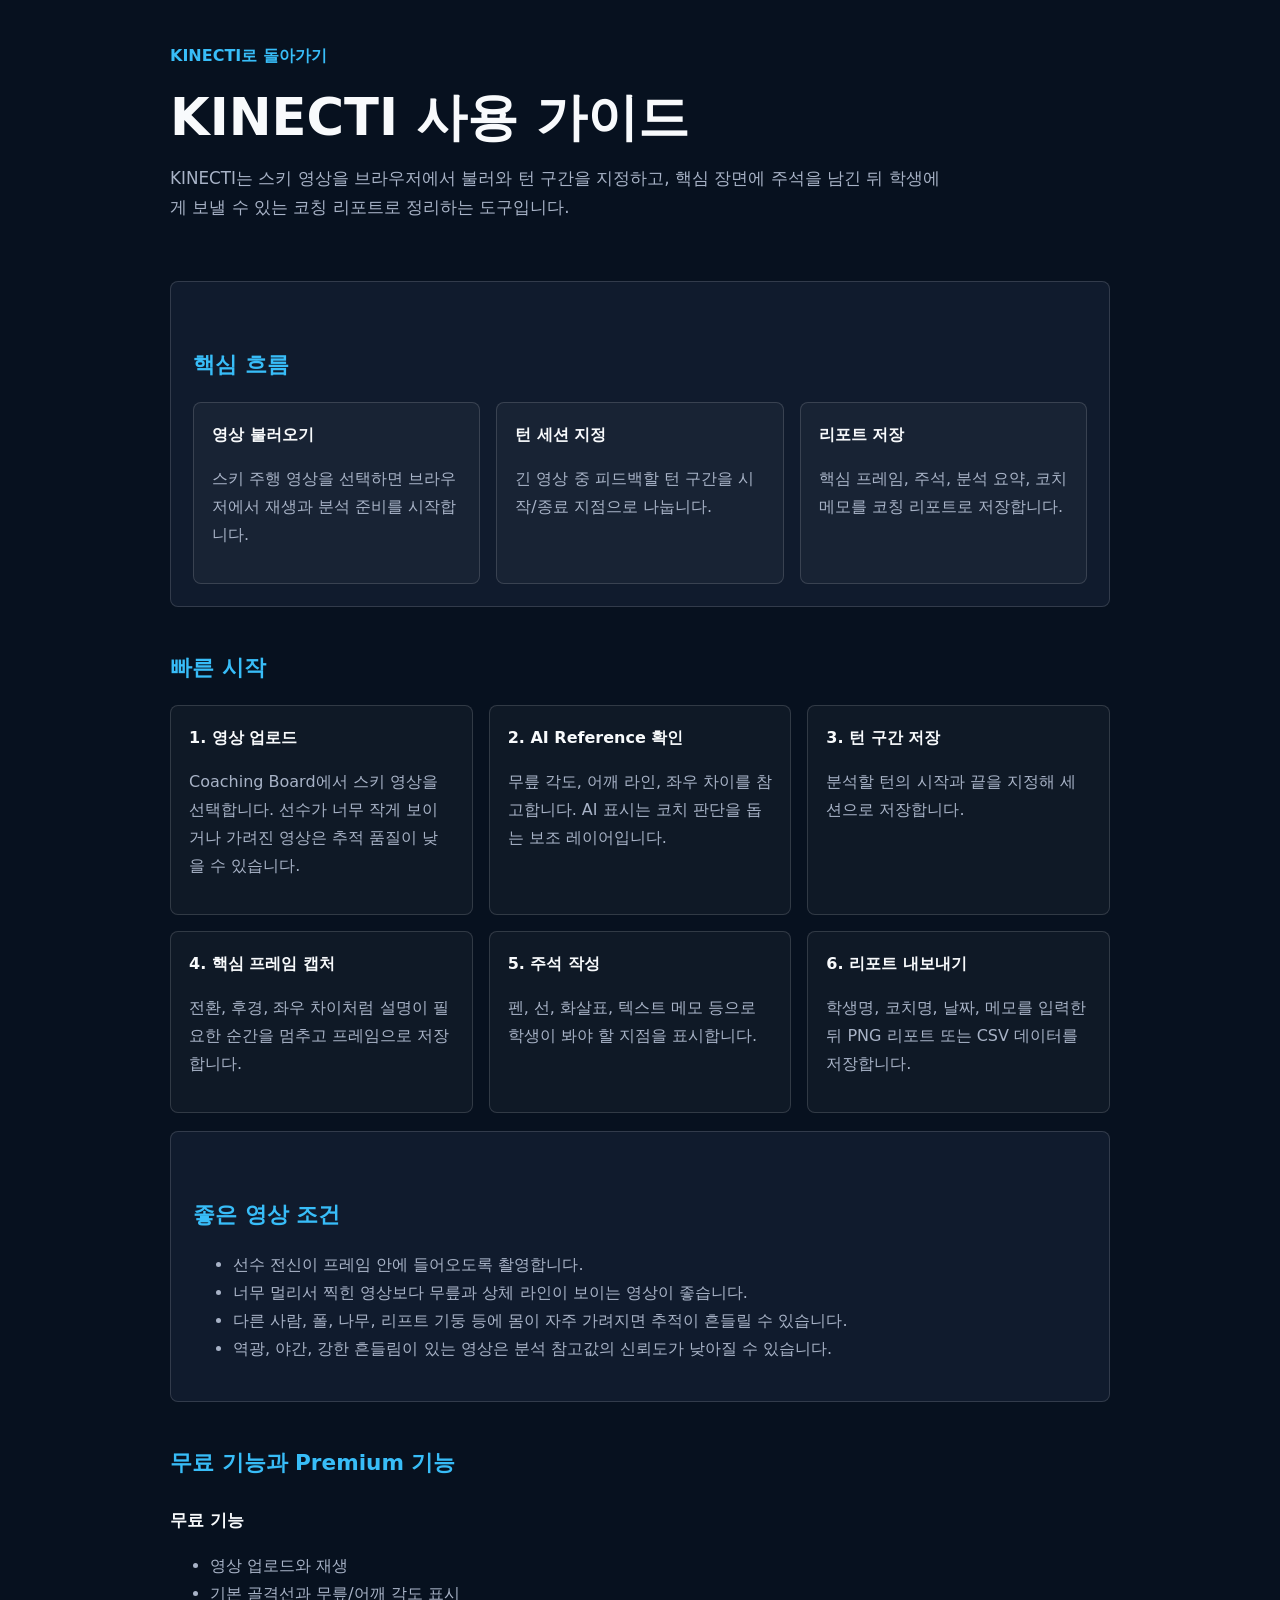
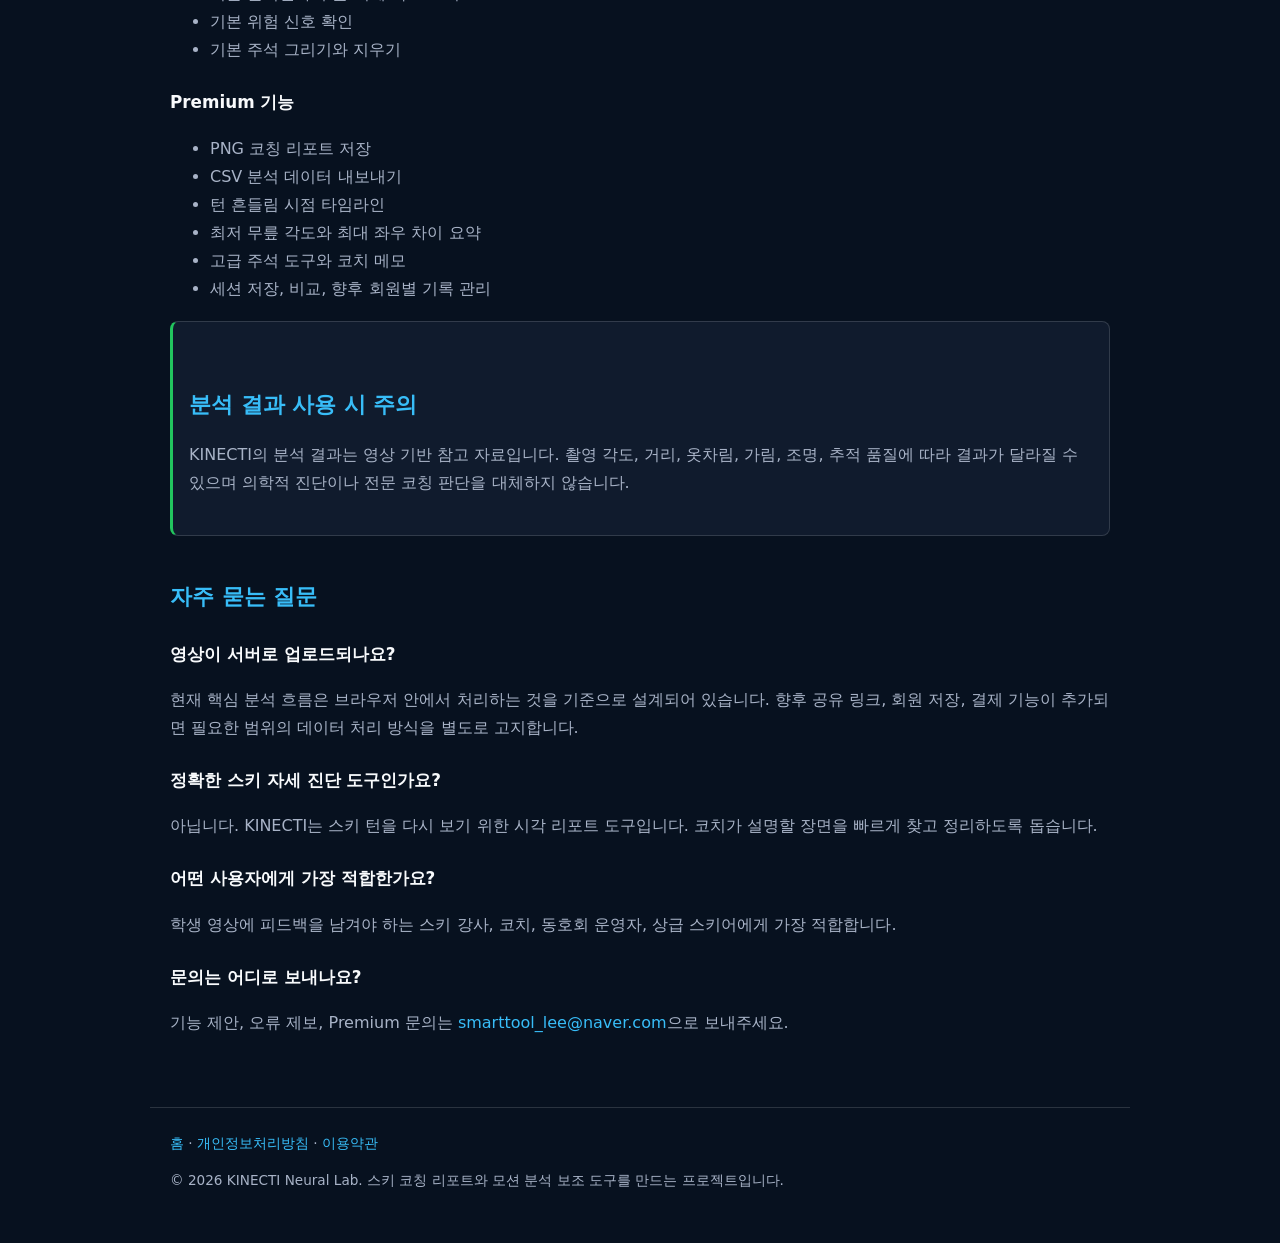
==== public/guide.html @ 4fedb5ee "update" ====
<!DOCTYPE html>
<html lang="ko">
<head>
    <!-- Google tag (gtag.js) -->
    <script async src="https://www.googletagmanager.com/gtag/js?id=G-NN1579DFRM"></script>
    <script>
      window.dataLayer = window.dataLayer || [];
      function gtag(){dataLayer.push(arguments);}
      gtag('js', new Date());
      gtag('config', 'G-NN1579DFRM');
    </script>
    <script type="text/javascript">
      (function(c,l,a,r,i,t,y){
          c[a]=c[a]||function(){(c[a].q=c[a].q||[]).push(arguments)};
          t=l.createElement(r);t.async=1;t.src="https://www.clarity.ms/tag/"+i;
          y=l.getElementsByTagName(r)[0];y.parentNode.insertBefore(t,y);
      })(window, document, "clarity", "script", "x6whfq0in6");
    </script>
    <meta charset="UTF-8">
    <meta name="viewport" content="width=device-width, initial-scale=1.0">
    <title>KINECTI 사용 가이드 | 스키 코칭 리포트</title>
    <meta name="description" content="KINECTI 사용 가이드입니다. 스키 영상을 불러와 턴 세션을 지정하고, 핵심 프레임 캡처, 주석, 분석 요약, 코칭 리포트 저장까지 진행하는 방법을 안내합니다.">
    <meta name="keywords" content="스키 자세 분석, 스키 코칭 리포트, 스키 턴 분석, 영상 피드백, 모션 리포트, KINECTI">
    <meta name="google-adsense-account" content="ca-pub-5553376072633585">
    <style>
        :root { --primary:#38bdf8; --accent:#22c55e; --bg:#07111f; --surface:#101b2d; --text:#f8fafc; --muted:#a8b3c7; --border:rgba(255,255,255,0.14); }
        * { box-sizing: border-box; }
        body { margin: 0; font-family: 'Pretendard', -apple-system, BlinkMacSystemFont, system-ui, sans-serif; background: var(--bg); color: var(--text); line-height: 1.75; display: flex; flex-direction: column; min-height: 100vh; }
        header, main, footer { width: 100%; max-width: 980px; margin: 0 auto; padding: 0 20px; }
        main { flex: 1; }
        header { padding-top: 42px; padding-bottom: 24px; }
        a { color: var(--primary); text-decoration: none; }
        h1 { font-size: clamp(2rem, 5vw, 3.2rem); line-height: 1.15; margin: 18px 0 16px; letter-spacing: 0; }
        h2 { margin-top: 42px; color: var(--primary); font-size: 1.35rem; }
        h3 { margin-top: 24px; font-size: 1.05rem; }
        p, li { color: var(--muted); }
        .back { font-weight: 800; }
        .lead { font-size: 1.05rem; max-width: 780px; }
        .panel { background: var(--surface); border: 1px solid var(--border); border-radius: 8px; padding: 22px; margin: 18px 0; }
        .grid { display: grid; grid-template-columns: repeat(auto-fit, minmax(240px, 1fr)); gap: 16px; }
        .step { background: rgba(255,255,255,0.035); border: 1px solid var(--border); border-radius: 8px; padding: 18px; }
        .step strong { color: var(--text); display: block; margin-bottom: 8px; }
        .notice { border-left: 3px solid var(--accent); padding-left: 16px; }
        footer { border-top: 1px solid var(--border); margin-top: 54px; padding-top: 24px; padding-bottom: 36px; color: var(--muted); font-size: 0.85rem; }
        @media (max-width: 640px) { header { padding-top: 28px; } .panel { padding: 18px; } }
    </style>
</head>
<body>
    <header>
        <a class="back" href="../index.html">KINECTI로 돌아가기</a>
        <h1>KINECTI 사용 가이드</h1>
        <p class="lead">KINECTI는 스키 영상을 브라우저에서 불러와 턴 구간을 지정하고, 핵심 장면에 주석을 남긴 뒤 학생에게 보낼 수 있는 코칭 리포트로 정리하는 도구입니다.</p>
    </header>

    <main>
        <section class="panel">
            <h2>핵심 흐름</h2>
            <div class="grid">
                <div class="step">
                    <strong>영상 불러오기</strong>
                    <p>스키 주행 영상을 선택하면 브라우저에서 재생과 분석 준비를 시작합니다.</p>
                </div>
                <div class="step">
                    <strong>턴 세션 지정</strong>
                    <p>긴 영상 중 피드백할 턴 구간을 시작/종료 지점으로 나눕니다.</p>
                </div>
                <div class="step">
                    <strong>리포트 저장</strong>
                    <p>핵심 프레임, 주석, 분석 요약, 코치 메모를 코칭 리포트로 저장합니다.</p>
                </div>
            </div>
        </section>

        <section>
            <h2>빠른 시작</h2>
            <div class="grid">
                <div class="step"><strong>1. 영상 업로드</strong><p>Coaching Board에서 스키 영상을 선택합니다. 선수가 너무 작게 보이거나 가려진 영상은 추적 품질이 낮을 수 있습니다.</p></div>
                <div class="step"><strong>2. AI Reference 확인</strong><p>무릎 각도, 어깨 라인, 좌우 차이를 참고합니다. AI 표시는 코치 판단을 돕는 보조 레이어입니다.</p></div>
                <div class="step"><strong>3. 턴 구간 저장</strong><p>분석할 턴의 시작과 끝을 지정해 세션으로 저장합니다.</p></div>
                <div class="step"><strong>4. 핵심 프레임 캡처</strong><p>전환, 후경, 좌우 차이처럼 설명이 필요한 순간을 멈추고 프레임으로 저장합니다.</p></div>
                <div class="step"><strong>5. 주석 작성</strong><p>펜, 선, 화살표, 텍스트 메모 등으로 학생이 봐야 할 지점을 표시합니다.</p></div>
                <div class="step"><strong>6. 리포트 내보내기</strong><p>학생명, 코치명, 날짜, 메모를 입력한 뒤 PNG 리포트 또는 CSV 데이터를 저장합니다.</p></div>
            </div>
        </section>

        <section class="panel">
            <h2>좋은 영상 조건</h2>
            <ul>
                <li>선수 전신이 프레임 안에 들어오도록 촬영합니다.</li>
                <li>너무 멀리서 찍힌 영상보다 무릎과 상체 라인이 보이는 영상이 좋습니다.</li>
                <li>다른 사람, 폴, 나무, 리프트 기둥 등에 몸이 자주 가려지면 추적이 흔들릴 수 있습니다.</li>
                <li>역광, 야간, 강한 흔들림이 있는 영상은 분석 참고값의 신뢰도가 낮아질 수 있습니다.</li>
            </ul>
        </section>

        <section>
            <h2>무료 기능과 Premium 기능</h2>
            <h3>무료 기능</h3>
            <ul>
                <li>영상 업로드와 재생</li>
                <li>기본 골격선과 무릎/어깨 각도 표시</li>
                <li>기본 위험 신호 확인</li>
                <li>기본 주석 그리기와 지우기</li>
            </ul>
            <h3>Premium 기능</h3>
            <ul>
                <li>PNG 코칭 리포트 저장</li>
                <li>CSV 분석 데이터 내보내기</li>
                <li>턴 흔들림 시점 타임라인</li>
                <li>최저 무릎 각도와 최대 좌우 차이 요약</li>
                <li>고급 주석 도구와 코치 메모</li>
                <li>세션 저장, 비교, 향후 회원별 기록 관리</li>
            </ul>
        </section>

        <section class="panel notice">
            <h2>분석 결과 사용 시 주의</h2>
            <p>KINECTI의 분석 결과는 영상 기반 참고 자료입니다. 촬영 각도, 거리, 옷차림, 가림, 조명, 추적 품질에 따라 결과가 달라질 수 있으며 의학적 진단이나 전문 코칭 판단을 대체하지 않습니다.</p>
        </section>

        <section>
            <h2>자주 묻는 질문</h2>
            <h3>영상이 서버로 업로드되나요?</h3>
            <p>현재 핵심 분석 흐름은 브라우저 안에서 처리하는 것을 기준으로 설계되어 있습니다. 향후 공유 링크, 회원 저장, 결제 기능이 추가되면 필요한 범위의 데이터 처리 방식을 별도로 고지합니다.</p>
            <h3>정확한 스키 자세 진단 도구인가요?</h3>
            <p>아닙니다. KINECTI는 스키 턴을 다시 보기 위한 시각 리포트 도구입니다. 코치가 설명할 장면을 빠르게 찾고 정리하도록 돕습니다.</p>
            <h3>어떤 사용자에게 가장 적합한가요?</h3>
            <p>학생 영상에 피드백을 남겨야 하는 스키 강사, 코치, 동호회 운영자, 상급 스키어에게 가장 적합합니다.</p>
            <h3>문의는 어디로 보내나요?</h3>
            <p>기능 제안, 오류 제보, Premium 문의는 <a href="mailto:smarttool_lee@naver.com">smarttool_lee@naver.com</a>으로 보내주세요.</p>
        </section>
    </main>

    <footer>
        <a href="../index.html">홈</a> · <a href="privacy.html">개인정보처리방침</a> · <a href="terms.html">이용약관</a>
        <p>© 2026 KINECTI Neural Lab. 스키 코칭 리포트와 모션 분석 보조 도구를 만드는 프로젝트입니다.</p>
    </footer>
</body>
</html>
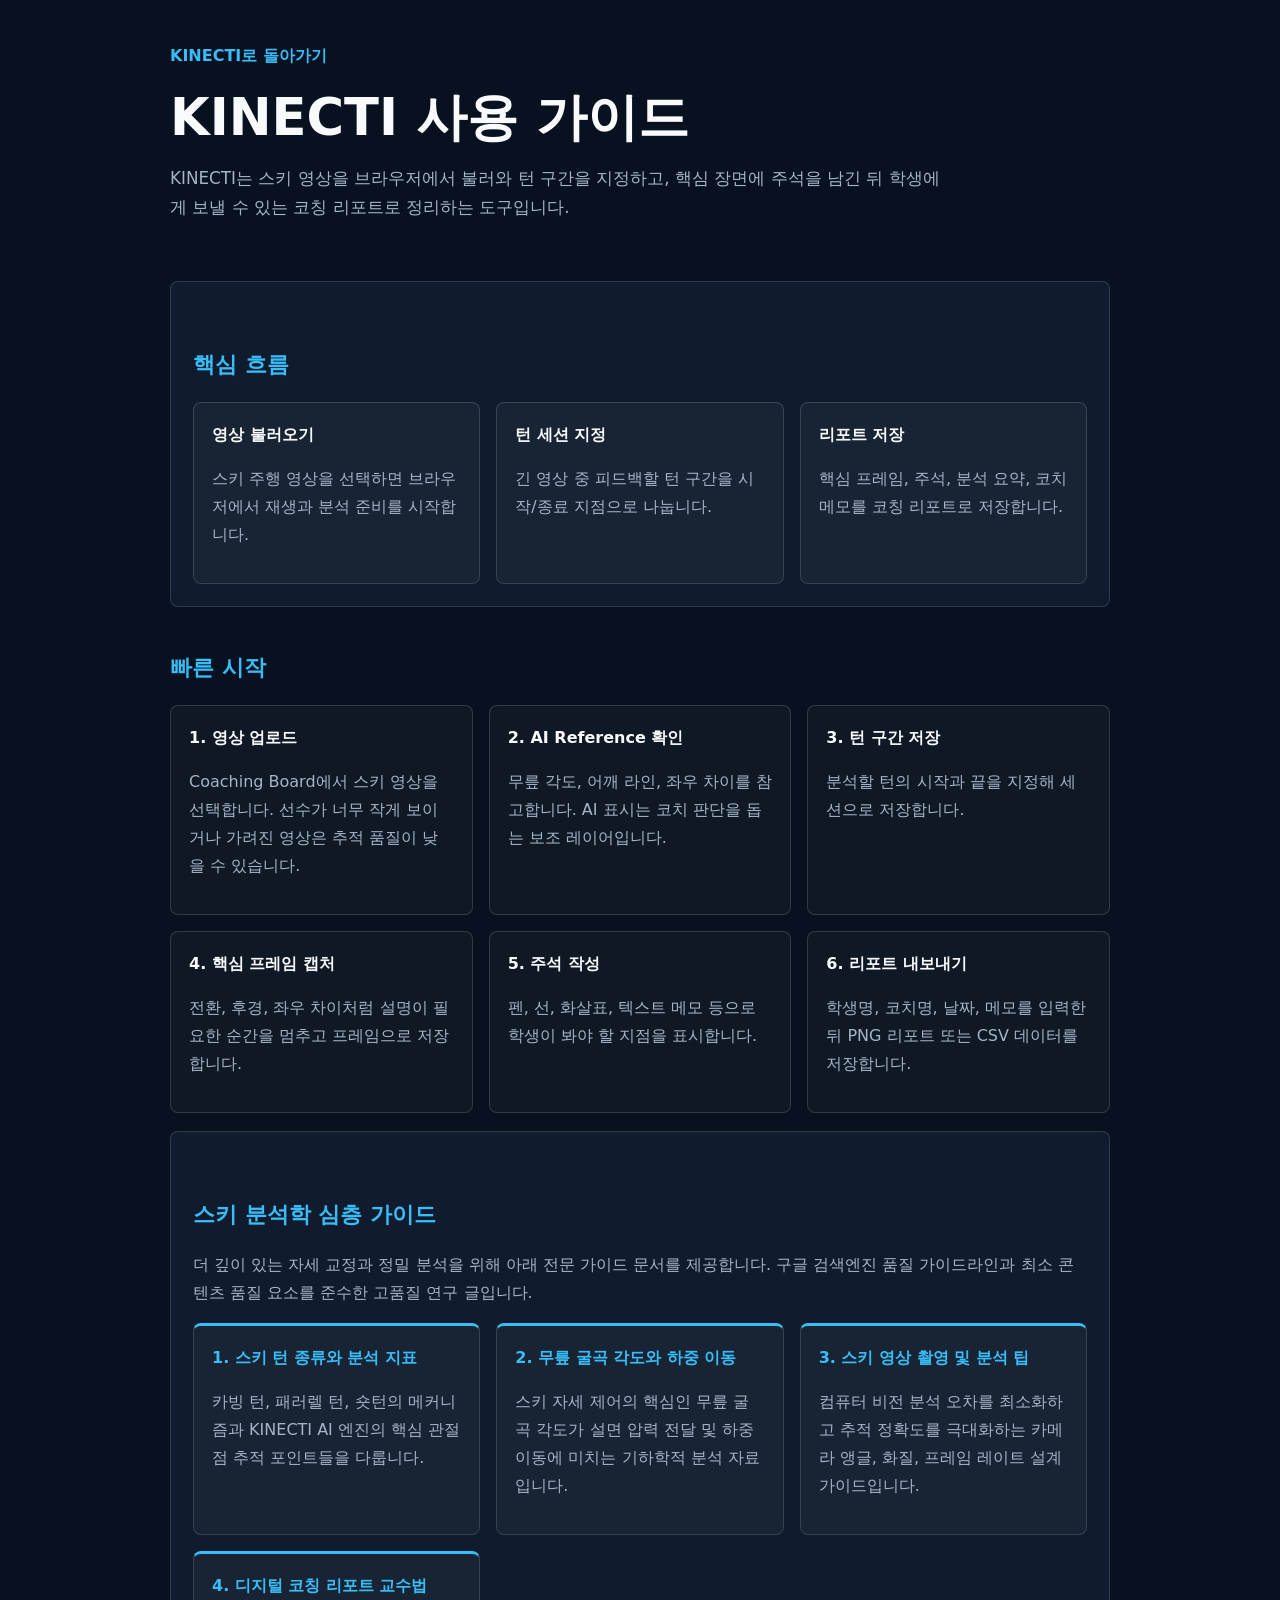
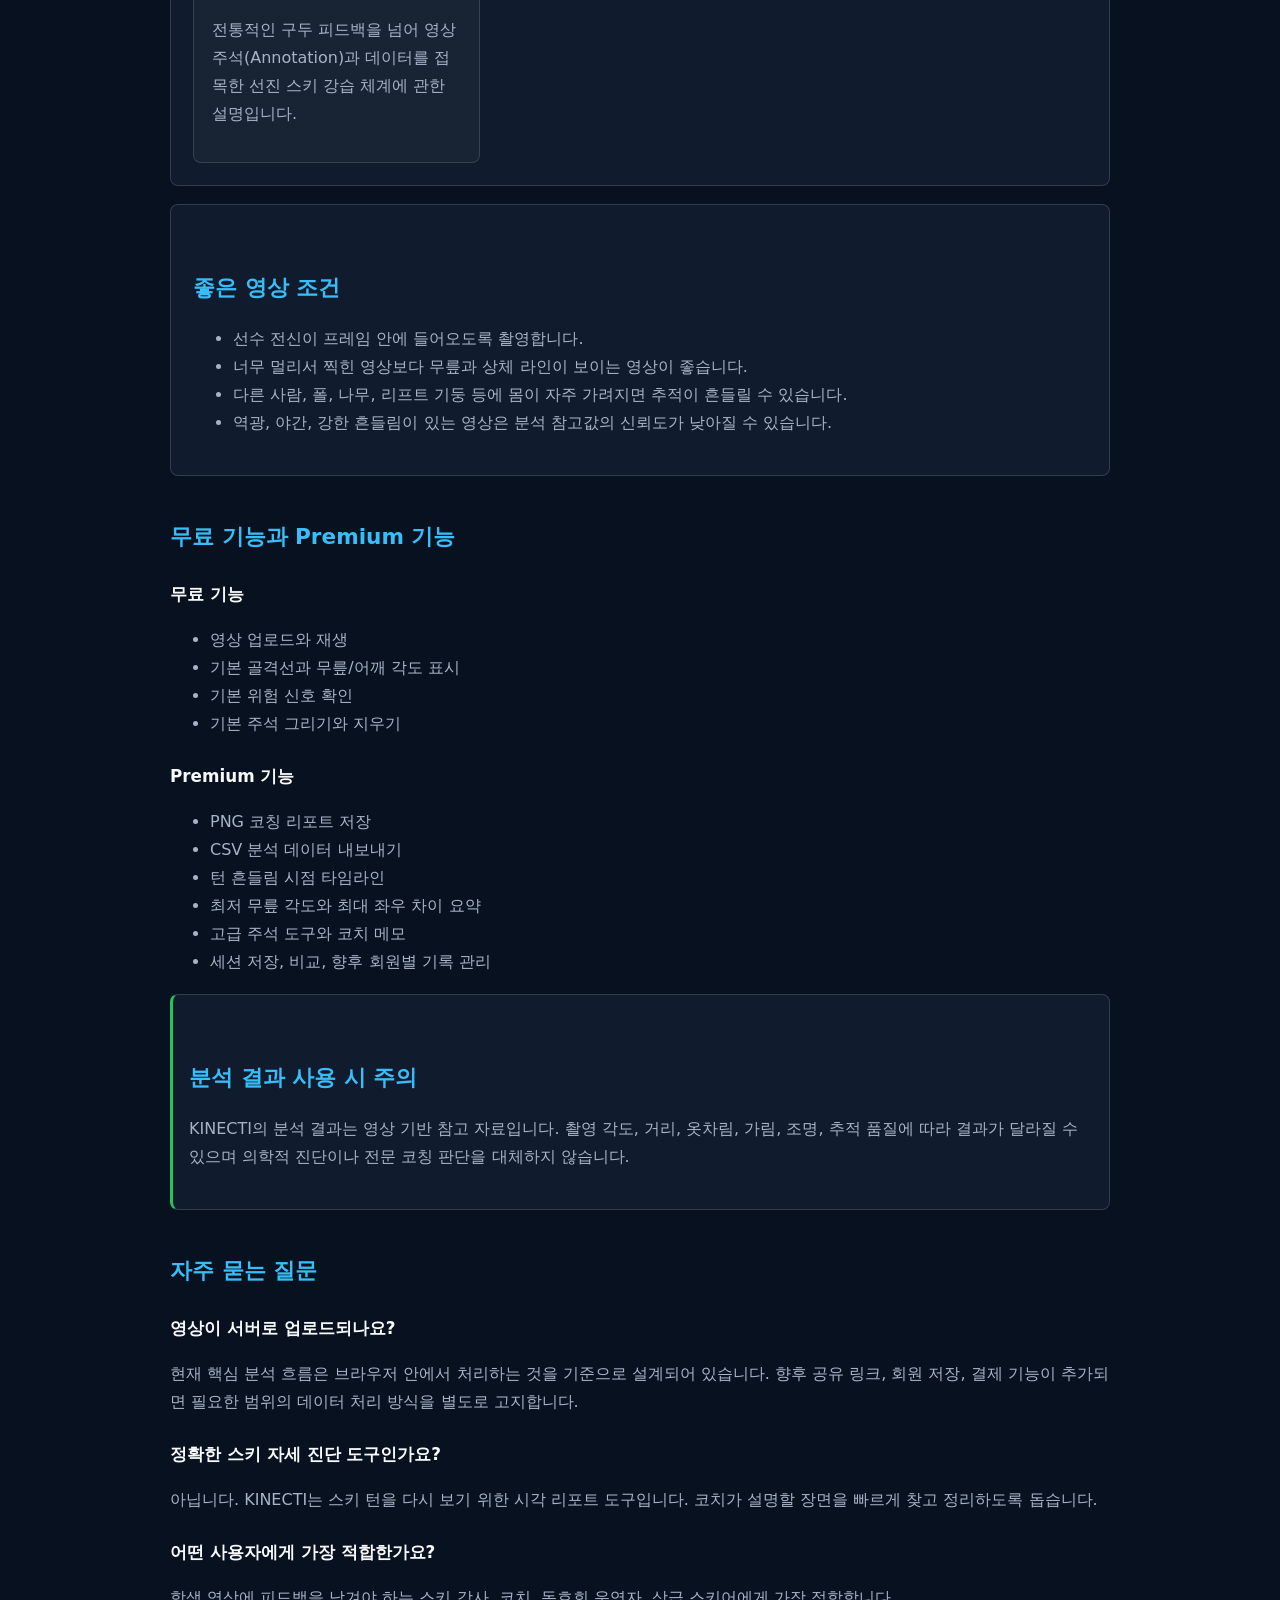
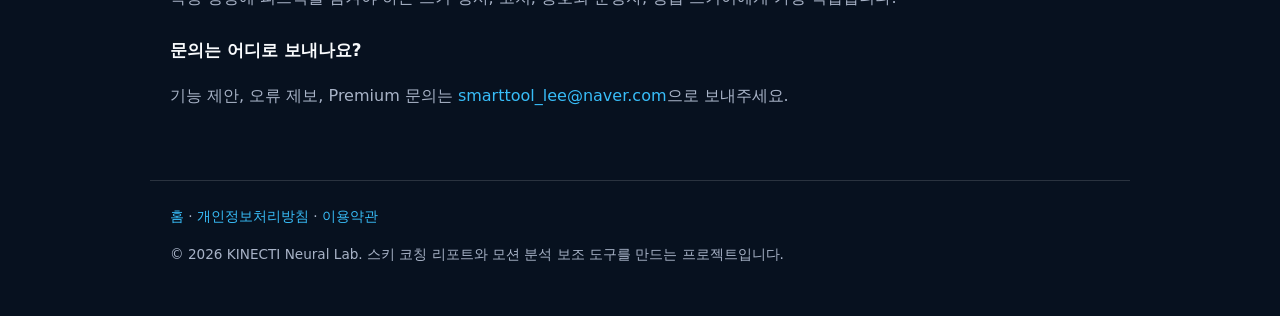
==== commit ee31fe04: "docs: 구글 애드센스 승인을 위한 고품질 콘텐츠 확충 및 Schema.org 구조화된 데이터(JSON-LD) 적용" ====
--- a/public/guide.html
+++ b/public/guide.html
@@ -44,6 +44,34 @@
         footer { border-top: 1px solid var(--border); margin-top: 54px; padding-top: 24px; padding-bottom: 36px; color: var(--muted); font-size: 0.85rem; }
         @media (max-width: 640px) { header { padding-top: 28px; } .panel { padding: 18px; } }
     </style>
+    <script type="application/ld+json">
+    {
+      "@context": "https://schema.org",
+      "@type": "FAQPage",
+      "mainEntity": [{
+        "@type": "Question",
+        "name": "영상이 서버로 업로드되나요?",
+        "acceptedAnswer": {
+          "@type": "Answer",
+          "text": "현재 핵심 분석 흐름은 브라우저 안에서 처리하는 것을 기준으로 설계되어 있습니다. 향후 공유 링크, 회원 저장, 결제 기능이 추가되면 필요한 범위의 데이터 처리 방식을 별도로 고지합니다."
+        }
+      }, {
+        "@type": "Question",
+        "name": "정확한 스키 자세 진단 도구인가요?",
+        "acceptedAnswer": {
+          "@type": "Answer",
+          "text": "아닙니다. KINECTI는 스키 턴을 다시 보기 위한 시각 리포트 도구입니다. 코치가 설명할 장면을 빠르게 찾고 정리하도록 돕습니다."
+        }
+      }, {
+        "@type": "Question",
+        "name": "어떤 사용자에게 가장 적합한가요?",
+        "acceptedAnswer": {
+          "@type": "Answer",
+          "text": "학생 영상에 피드백을 남겨야 하는 스키 강사, 코치, 동호회 운영자, 상급 스키어에게 가장 적합합니다."
+        }
+      }]
+    }
+    </script>
 </head>
 <body>
     <header>
@@ -80,6 +108,29 @@
                 <div class="step"><strong>4. 핵심 프레임 캡처</strong><p>전환, 후경, 좌우 차이처럼 설명이 필요한 순간을 멈추고 프레임으로 저장합니다.</p></div>
                 <div class="step"><strong>5. 주석 작성</strong><p>펜, 선, 화살표, 텍스트 메모 등으로 학생이 봐야 할 지점을 표시합니다.</p></div>
                 <div class="step"><strong>6. 리포트 내보내기</strong><p>학생명, 코치명, 날짜, 메모를 입력한 뒤 PNG 리포트 또는 CSV 데이터를 저장합니다.</p></div>
+            </div>
+        </section>
+
+        <section class="panel">
+            <h2>스키 분석학 심층 가이드</h2>
+            <p>더 깊이 있는 자세 교정과 정밀 분석을 위해 아래 전문 가이드 문서를 제공합니다. 구글 검색엔진 품질 가이드라인과 최소 콘텐츠 품질 요소를 준수한 고품질 연구 글입니다.</p>
+            <div class="grid">
+                <div class="step" style="border-top: 3px solid var(--primary);">
+                    <strong><a href="guide-ski-turns.html">1. 스키 턴 종류와 분석 지표</a></strong>
+                    <p>카빙 턴, 패러렐 턴, 숏턴의 메커니즘과 KINECTI AI 엔진의 핵심 관절점 추적 포인트들을 다룹니다.</p>
+                </div>
+                <div class="step" style="border-top: 3px solid var(--primary);">
+                    <strong><a href="guide-knee-angle.html">2. 무릎 굴곡 각도와 하중 이동</a></strong>
+                    <p>스키 자세 제어의 핵심인 무릎 굴곡 각도가 설면 압력 전달 및 하중 이동에 미치는 기하학적 분석 자료입니다.</p>
+                </div>
+                <div class="step" style="border-top: 3px solid var(--primary);">
+                    <strong><a href="guide-video-tips.html">3. 스키 영상 촬영 및 분석 팁</a></strong>
+                    <p>컴퓨터 비전 분석 오차를 최소화하고 추적 정확도를 극대화하는 카메라 앵글, 화질, 프레임 레이트 설계 가이드입니다.</p>
+                </div>
+                <div class="step" style="border-top: 3px solid var(--primary);">
+                    <strong><a href="guide-coaching-report.html">4. 디지털 코칭 리포트 교수법</a></strong>
+                    <p>전통적인 구두 피드백을 넘어 영상 주석(Annotation)과 데이터를 접목한 선진 스키 강습 체계에 관한 설명입니다.</p>
+                </div>
             </div>
         </section>
 
